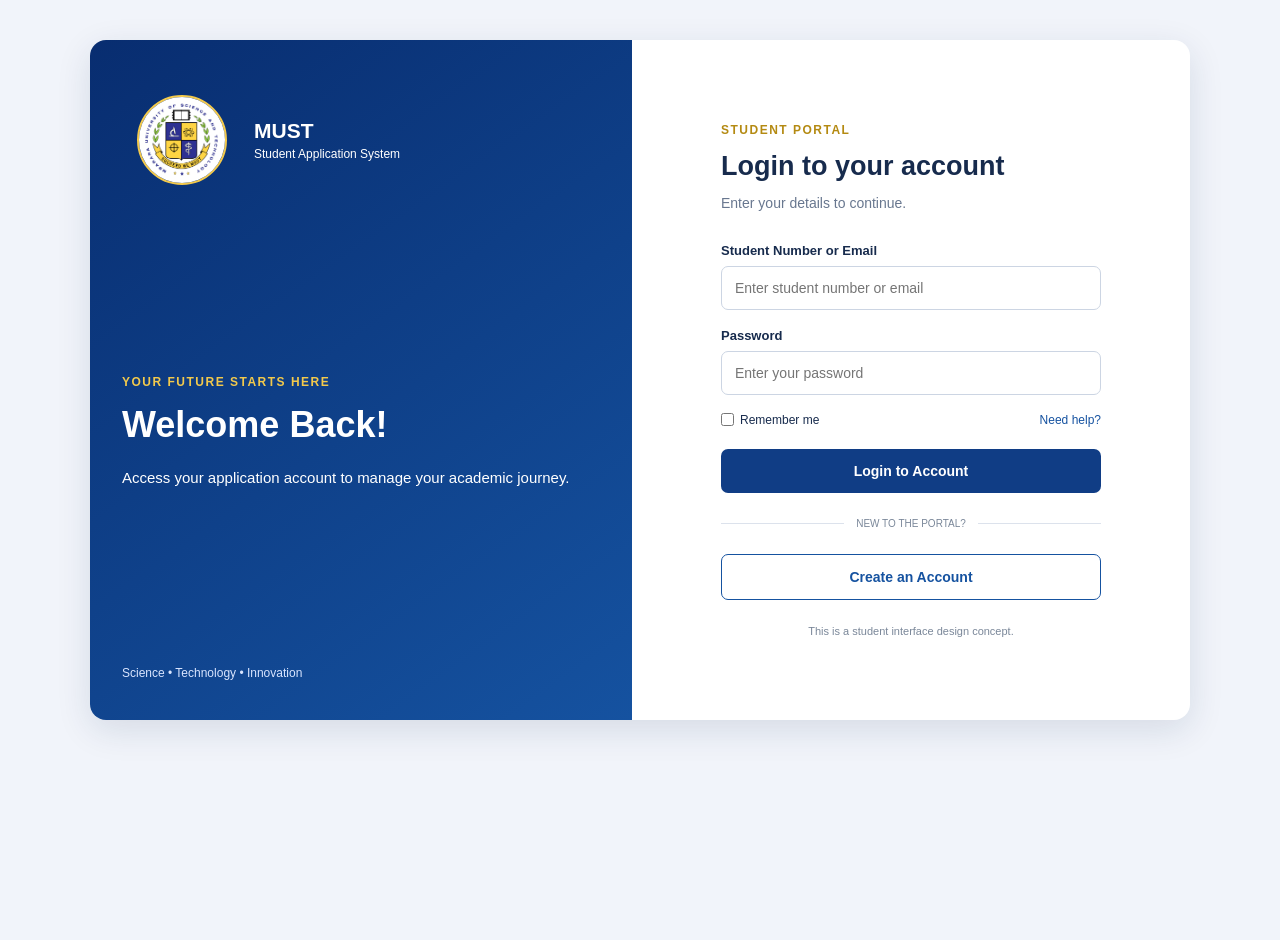
==== index.html @ d8ccf47e "Add files via upload" ====
<!DOCTYPE html>
<html>
<head>
    <meta charset="UTF-8">
    <meta name="viewport" content="width=device-width, initial-scale=1.0">
    <title>Mbarara University of Science Application System | Login</title>
    <link rel="stylesheet" href="style.css">
</head>

<body>
    <main class="page-container">

        <section class="welcome-panel">
            <div class="brand">
                <img src ="MUST.jpg"
                alt ="MUST university Logo"
                class="brand-logo">
                <div>
                    <h2>MUST</h2>
                    <p>Student Application System</p>
                </div>
            </div>

            <div class="welcome-text">
                <p class="eyebrow">YOUR FUTURE STARTS HERE</p>
                <h1>Welcome Back!</h1>
                <p>
                    Access your application account to
                    manage your academic journey.
                </p>
            </div>

            <p class="panel-footer">
                Science • Technology • Innovation
            </p>
        </section>

        <section class="form-panel">
            <div class="form-content">
                <p class="eyebrow">STUDENT PORTAL</p>
                <h1>Login to your account</h1>
                <p class="subtitle">
                    Enter your details to continue.
                </p>

                <form>
                    <div class="form-group">
                        <label for="student">Student Number or Email</label>
                        <input
                            type="text"
                            id="student"
                            name="student"
                            placeholder="Enter student number or email"
                            autocomplete="username"
                            required>
                    </div>

                    <div class="form-group">
                        <label for="password">Password</label>
                        <input
                            type="password"
                            id="password"
                            name="password"
                            placeholder="Enter your password"
                            autocomplete="current-password"
                            required>
                    </div>

                    <div class="form-options">
                        <label class="remember">
                            <input type="checkbox" name="remember">
                            Remember me
                        </label>

                        <a href="mailto:support@must.ac.ug">
                            Need help?
                        </a>
                    </div>

                    <button type="submit" class="btn-primary">
                        Login to Account
                    </button>
                </form>

                <div class="separator">
                    <span>NEW TO THE PORTAL?</span>
                </div>

                <a href="Register.html" class="btn-secondary">
                    Create an Account
                </a>

                <p class="small-note">
                    This is a student interface design concept.
                </p>
            </div>
        </section>

    </main>
</body>
</html>
---- style.css ----
/* 1. Basic page settings */
* {
    box-sizing: border-box;
    margin: 0;
    padding: 0;
}

body {
    font-family: Arial, sans-serif;
    background-color: #f1f4fa;
    color: #172b4d;
    min-height: 100vh;
}

/* 2. Main layout */
.page-container {
    display: flex;
    width: 100%;
    max-width: 1100px;
    min-height: 680px;
    margin: 40px auto;
    background-color: white;
    border-radius: 16px;
    overflow: hidden;
    box-shadow: 0 10px 35px rgba(20, 40, 80, 0.12);
}

/* 3. Left welcome panel */
.welcome-panel {
    flex: 1;
    background: linear-gradient(145deg, #082d70, #1552a0);
    color: white;
    padding: 40px 32px;
    display: flex;
    flex-direction: column;
    justify-content: space-between;
}

.register-welcome {
    background: linear-gradient(145deg, #10254e, #24599b);
}

/* 4. University branding */
.brand {
    display: flex;
    align-items: center;
    gap: 12px;
}

.brand-logo {
    width: 90px;
    height: 90px;
    object-fit: contain;
    margin: 15px;
    border: 2px solid #f2c94c;
    border-radius: 50%;
    display: flex;
    justify-content: center;
    align-items: center;
    color: #f2c94c;
    font-size: 25px;
    font-weight: bold;
}

.brand h2 {
    font-size: 21px;
}

.brand p {
    font-size: 12px;
    margin-top: 4px;
}

/* 5. Welcome message */
.welcome-text {
    margin: 45px 0;
}

.eyebrow {
    color: #b48a12;
    font-size: 12px;
    font-weight: bold;
    letter-spacing: 1.5px;
    margin-bottom: 14px;
}

.welcome-panel .eyebrow {
    color: #f2c94c;
}

.welcome-text h1 {
    font-size: 36px;
    line-height: 1.2;
    margin-bottom: 18px;
}

.welcome-text > p:last-child {
    font-size: 15px;
    line-height: 1.8;
}

.panel-footer {
    font-size: 12px;
    color: #d9e5ff;
}

/* 6. Right form panel */
.form-panel {
    flex: 1;
    display: flex;
    align-items: center;
    justify-content: center;
    padding: 40px;
}

.form-content {
    width: 100%;
    max-width: 380px;
}

.form-content h1 {
    font-size: 27px;
    margin-bottom: 10px;
}

.subtitle {
    color: #68778f;
    font-size: 14px;
    margin-bottom: 28px;
    line-height: 1.6;
}

/* 7. Form fields */
.form-group {
    margin-bottom: 18px;
}

.form-group label {
    display: block;
    font-size: 13px;
    font-weight: bold;
    margin-bottom: 8px;
}

.form-group input {
    width: 100%;
    padding: 13px;
    border: 1px solid #ccd5e3;
    border-radius: 7px;
    font-size: 14px;
    outline: none;
}

.form-group input:focus {
    border-color: #1552a0;
    box-shadow: 0 0 0 3px rgba(21, 82, 160, 0.12);
}

/* 8. Remember me and help link */
.form-options {
    display: flex;
    align-items: center;
    justify-content: space-between;
    gap: 10px;
    margin: 5px 0 22px;
    font-size: 12px;
}

.remember {
    display: flex;
    align-items: center;
    gap: 6px;
}

a {
    color: #1552a0;
    text-decoration: none;
}

a:hover {
    text-decoration: underline;
}

/* 9. Buttons */
.btn-primary,
.btn-secondary {
    width: 100%;
    display: block;
    text-align: center;
    padding: 14px;
    border-radius: 7px;
    font-size: 14px;
    font-weight: bold;
    cursor: pointer;
}

.btn-primary {
    background-color: #103d85;
    color: white;
    border: none;
}

.btn-primary:hover {
    background-color: #082d70;
}

.btn-secondary {
    border: 1px solid #1552a0;
    color: #1552a0;
    background-color: white;
}

.btn-secondary:hover {
    background-color: #edf3ff;
    text-decoration: none;
}

/* 10. Login and account links */
.separator {
    display: flex;
    align-items: center;
    gap: 12px;
    margin: 25px 0;
    color: #7a8799;
    font-size: 10px;
}

.separator::before,
.separator::after {
    content: "";
    flex: 1;
    height: 1px;
    background-color: #dce2ec;
}

.login-prompt {
    text-align: center;
    margin-top: 24px;
    font-size: 13px;
    line-height: 1.8;
}

.small-note {
    text-align: center;
    color: #7a8799;
    font-size: 11px;
    margin-top: 25px;
}

/* 11. Mobile phone layout */
@media (max-width: 760px) {
    .page-container {
        flex-direction: column;
        margin: 0;
        border-radius: 0;
        min-height: 100vh;
    }

    .welcome-panel {
        padding: 25px;
    }

    .welcome-text {
        margin: 30px 0;
    }

    .welcome-text h1 {
        font-size: 28px;
    }

    .panel-footer {
        margin-top: 10px;
    }

    .form-panel {
        padding: 30px 22px;
    }
}
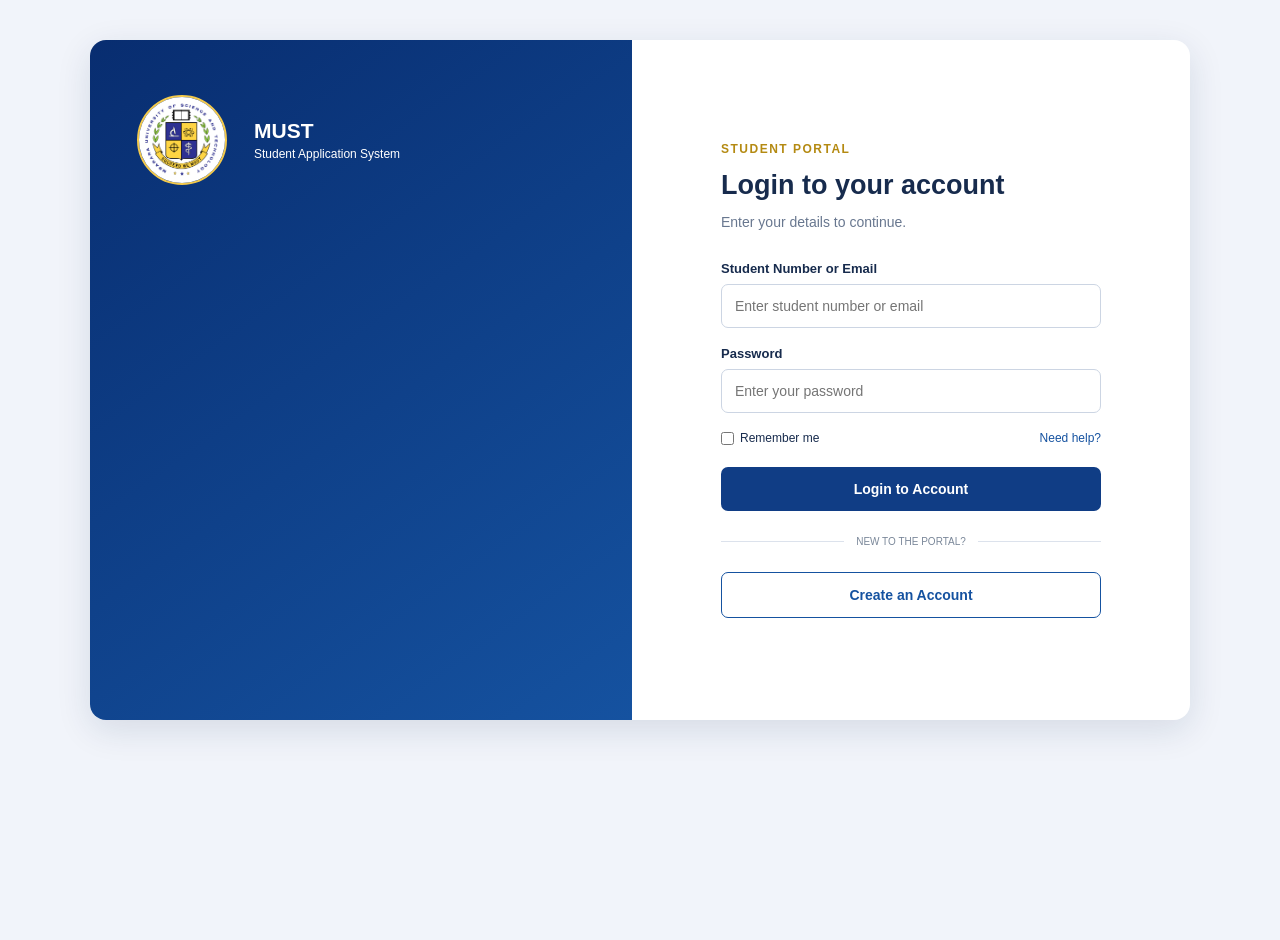
==== commit 94a4b25b: "Update index.html" ====
--- a/index.html
+++ b/index.html
@@ -20,19 +20,6 @@
                     <p>Student Application System</p>
                 </div>
             </div>
-
-            <div class="welcome-text">
-                <p class="eyebrow">YOUR FUTURE STARTS HERE</p>
-                <h1>Welcome Back!</h1>
-                <p>
-                    Access your application account to
-                    manage your academic journey.
-                </p>
-            </div>
-
-            <p class="panel-footer">
-                Science • Technology • Innovation
-            </p>
         </section>
 
         <section class="form-panel">
@@ -89,13 +76,9 @@
                 <a href="Register.html" class="btn-secondary">
                     Create an Account
                 </a>
-
-                <p class="small-note">
-                    This is a student interface design concept.
-                </p>
             </div>
         </section>
 
     </main>
 </body>
-</html>+</html>
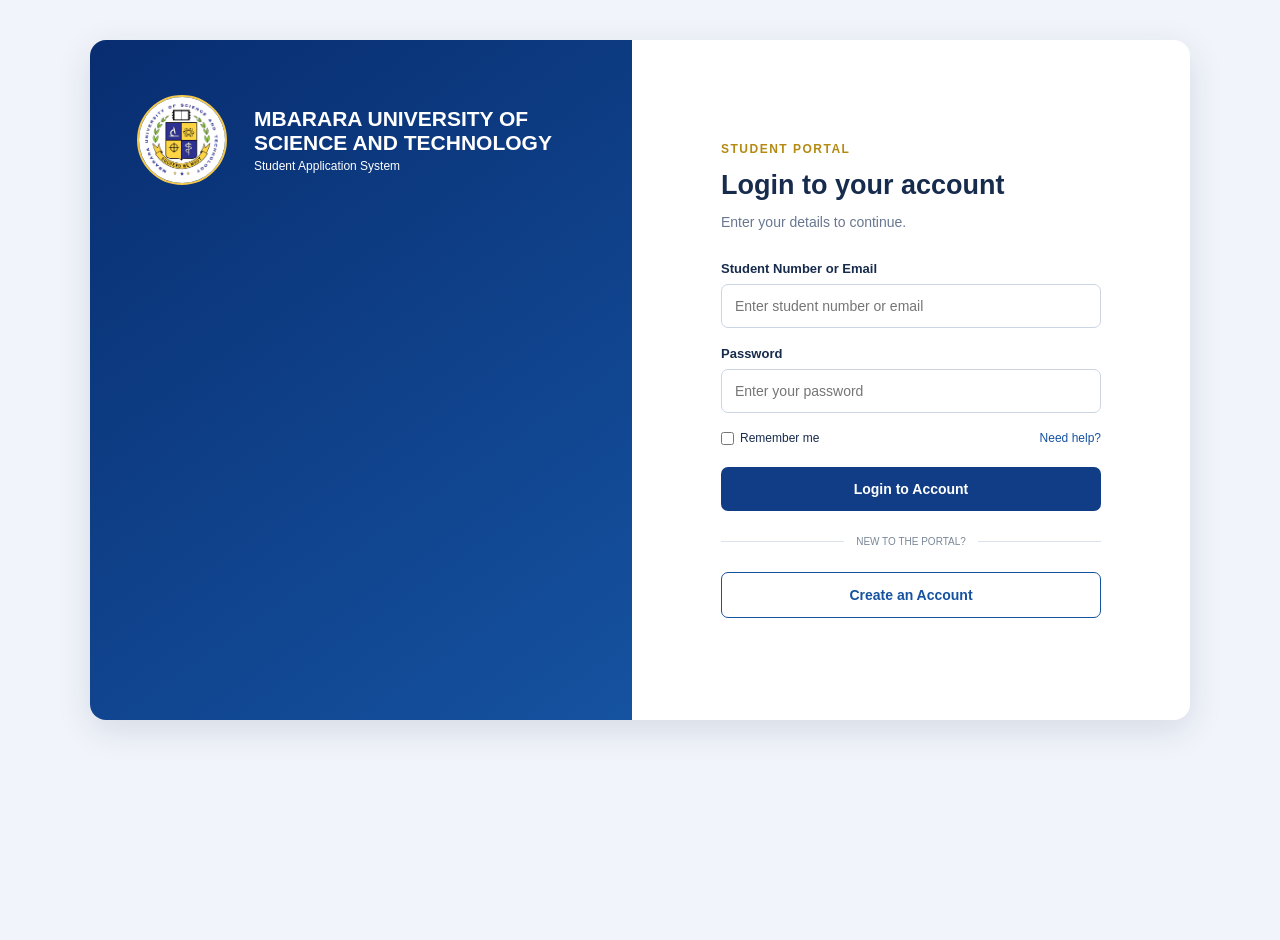
==== commit ecbe4463: "Update index.html" ====
--- a/index.html
+++ b/index.html
@@ -16,7 +16,7 @@
                 alt ="MUST university Logo"
                 class="brand-logo">
                 <div>
-                    <h2>MUST</h2>
+                    <h2>MBARARA UNIVERSITY OF SCIENCE AND TECHNOLOGY</h2>
                     <p>Student Application System</p>
                 </div>
             </div>
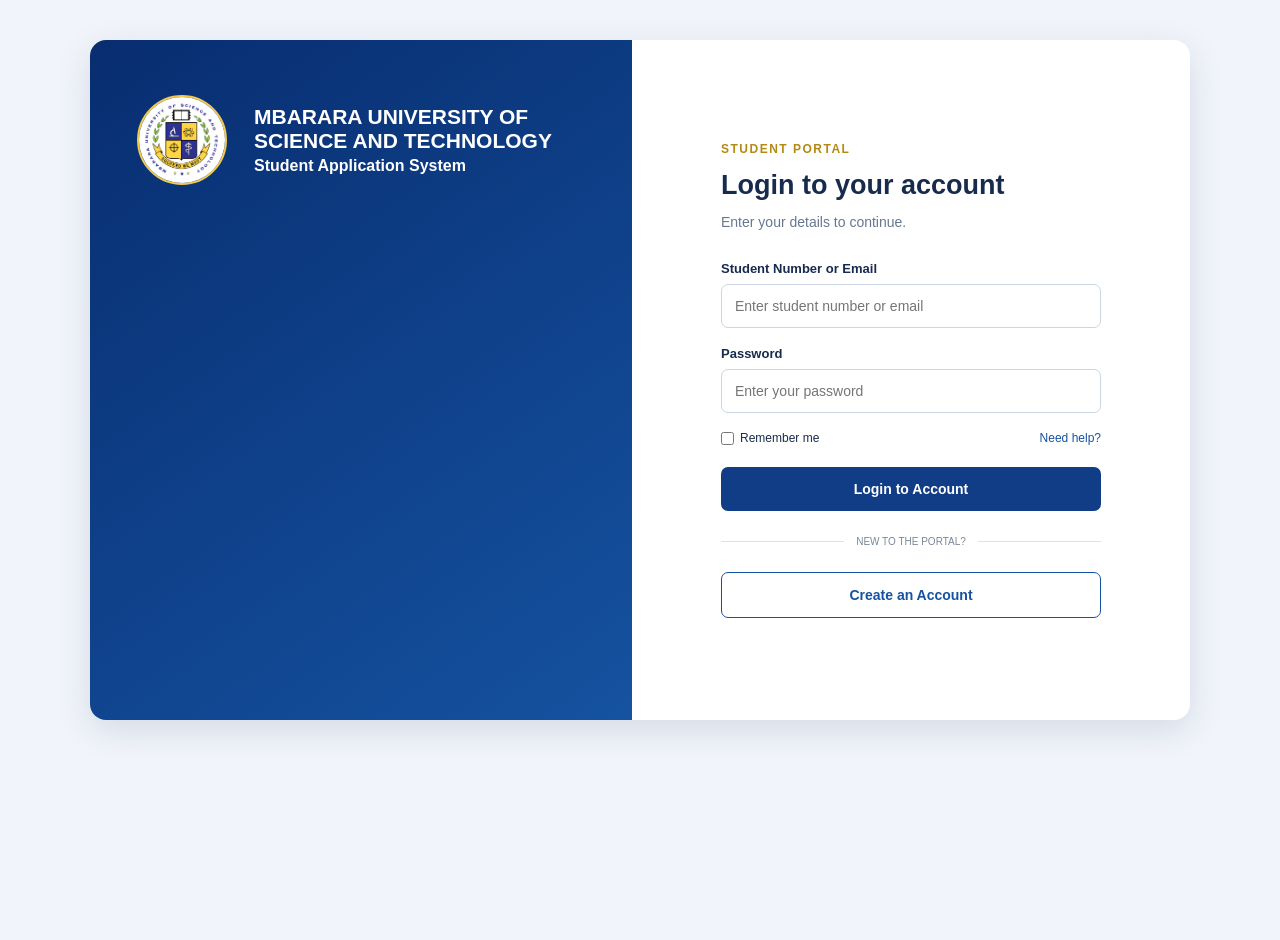
==== commit b5a6ab08: "Update index.html" ====
--- a/index.html
+++ b/index.html
@@ -80,5 +80,7 @@
         </section>
 
     </main>
+    <script src="script.js"></script>
+</body>
 </body>
 </html>
--- a/style.css
+++ b/style.css
@@ -67,7 +67,8 @@
 }
 
 .brand p {
-    font-size: 12px;
+    font-size: 16px;
+    font-weght: bold;
     margin-top: 4px;
 }
 
@@ -226,6 +227,7 @@
 }
 
 .separator::before,
+
 .separator::after {
     content: "";
     flex: 1;
@@ -275,4 +277,8 @@
     .form-panel {
         padding: 30px 22px;
     }
-}+}
+.brand p{
+    font-weight: 900 !important;
+    -webkit-text-stroke; 0.5px;
+}
